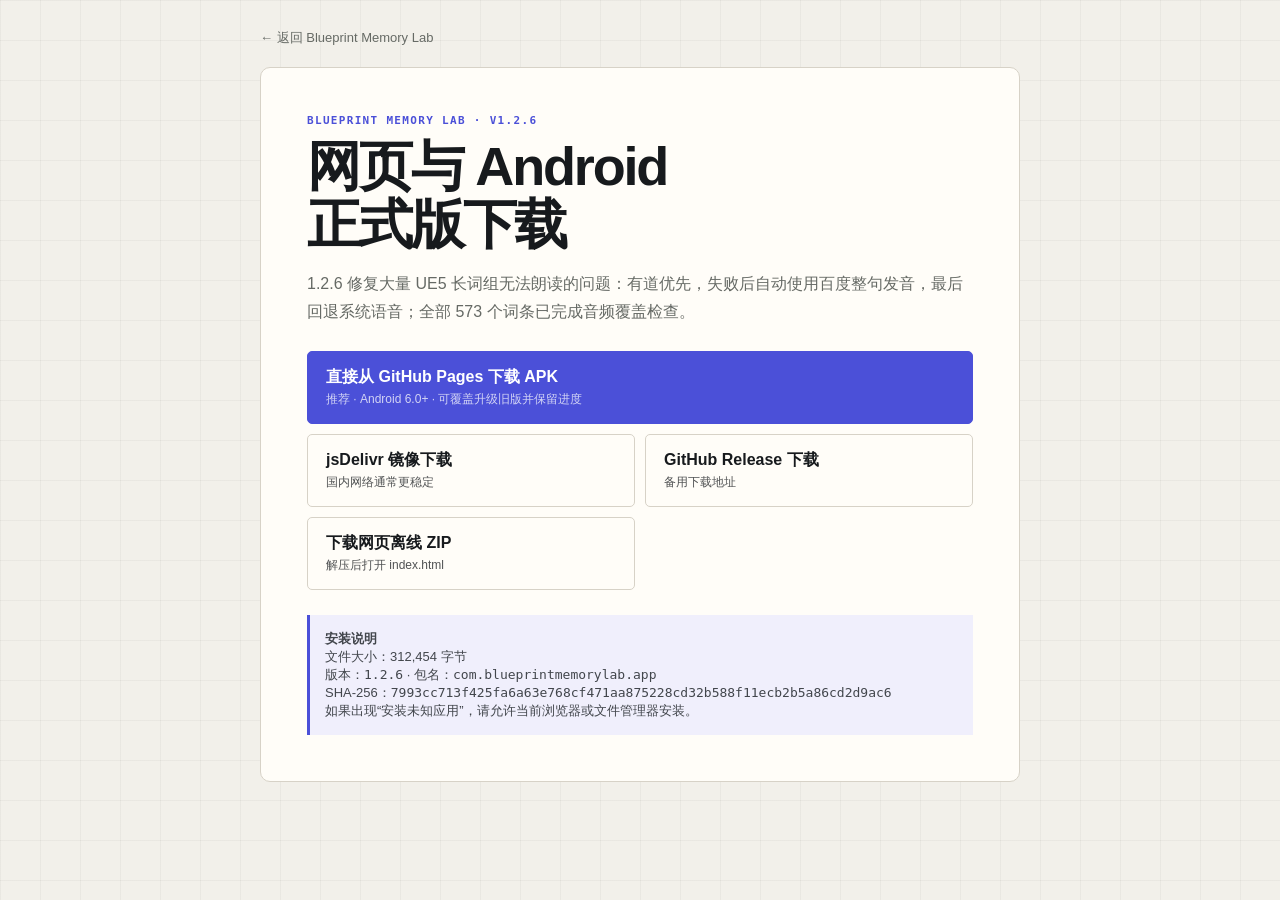
==== download.html @ 2b962db4 "Release v1.2.6: reliable full-phrase audio fallback" ====
<!doctype html>
<html lang="zh-CN">
<head>
  <meta charset="utf-8">
  <meta name="viewport" content="width=device-width, initial-scale=1">
  <meta name="theme-color" content="#141a20">
  <title>下载 Blueprint Memory Lab v1.2.6</title>
  <style>
    :root {
      color-scheme: light;
      --bg: #f2f0ea;
      --surface: #fffdf8;
      --ink: #171a1d;
      --muted: #666a65;
      --line: #d7d2c7;
      --accent: #4b50d8;
    }
    * { box-sizing: border-box; }
    body {
      margin: 0;
      min-height: 100vh;
      padding: 28px 18px 50px;
      background:
        linear-gradient(rgba(32,38,42,.045) 1px, transparent 1px),
        linear-gradient(90deg, rgba(32,38,42,.045) 1px, transparent 1px),
        var(--bg);
      background-size: 40px 40px;
      color: var(--ink);
      font-family: "Segoe UI", Roboto, "PingFang SC", "Microsoft YaHei", sans-serif;
    }
    main { width: min(760px, 100%); margin: 0 auto; }
    .back { color: var(--muted); font-size: 13px; text-decoration: none; }
    article {
      margin-top: 20px;
      padding: clamp(24px, 6vw, 46px);
      border: 1px solid var(--line);
      border-radius: 10px;
      background: var(--surface);
    }
    .label {
      margin: 0;
      color: var(--accent);
      font: 700 11px Consolas, monospace;
      letter-spacing: .12em;
    }
    h1 {
      margin: 10px 0 12px;
      font-size: clamp(32px, 8vw, 54px);
      line-height: 1.08;
      letter-spacing: -.04em;
    }
    p { color: var(--muted); line-height: 1.75; }
    .actions { display: grid; gap: 10px; margin: 25px 0; }
    a.button {
      display: block;
      padding: 15px 18px;
      border: 1px solid var(--line);
      border-radius: 5px;
      color: var(--ink);
      text-decoration: none;
    }
    a.primary {
      border-color: var(--accent);
      background: var(--accent);
      color: #fff;
    }
    a.button strong { display: block; font-size: 16px; }
    a.button span { display: block; margin-top: 3px; color: inherit; opacity: .75; font-size: 12px; }
    .facts {
      padding: 15px;
      border-left: 3px solid var(--accent);
      background: #f0effc;
      color: #42464c;
      font-size: 13px;
    }
    code { overflow-wrap: anywhere; }
    @media (min-width: 640px) { .actions { grid-template-columns: 1fr 1fr; } .primary { grid-column: 1 / -1; } }
  </style>
</head>
<body>
  <main>
    <a class="back" href="./">← 返回 Blueprint Memory Lab</a>
    <article>
      <p class="label">BLUEPRINT MEMORY LAB · V1.2.6</p>
      <h1>网页与 Android<br>正式版下载</h1>
      <p>1.2.6 修复大量 UE5 长词组无法朗读的问题：有道优先，失败后自动使用百度整句发音，最后回退系统语音；全部 573 个词条已完成音频覆盖检查。</p>
      <div class="actions">
        <a class="button primary" href="./downloads/Blueprint-Memory-Lab-v1.2.6-universal.apk" download>
          <strong>直接从 GitHub Pages 下载 APK</strong>
          <span>推荐 · Android 6.0+ · 可覆盖升级旧版并保留进度</span>
        </a>
        <a class="button" href="https://cdn.jsdelivr.net/gh/hyx3251591466/ue5-blueprint-memory-lab@main/downloads/Blueprint-Memory-Lab-v1.2.6-universal.apk">
          <strong>jsDelivr 镜像下载</strong>
          <span>国内网络通常更稳定</span>
        </a>
        <a class="button" href="https://github.com/hyx3251591466/ue5-blueprint-memory-lab/releases/download/v1.2.6/Blueprint-Memory-Lab-v1.2.6-universal.apk">
          <strong>GitHub Release 下载</strong>
          <span>备用下载地址</span>
        </a>
        <a class="button" href="./downloads/Blueprint-Memory-Lab-Web-v1.2.6.zip">
          <strong>下载网页离线 ZIP</strong>
          <span>解压后打开 index.html</span>
        </a>
      </div>
      <div class="facts">
        <strong>安装说明</strong><br>
        文件大小：312,454 字节<br>
        版本：<code>1.2.6</code> · 包名：<code>com.blueprintmemorylab.app</code><br>
        SHA-256：<code>7993cc713f425fa6a63e768cf471aa875228cd32b588f11ecb2b5a86cd2d9ac6</code><br>
        如果出现“安装未知应用”，请允许当前浏览器或文件管理器安装。
      </div>
    </article>
  </main>
</body>
</html>
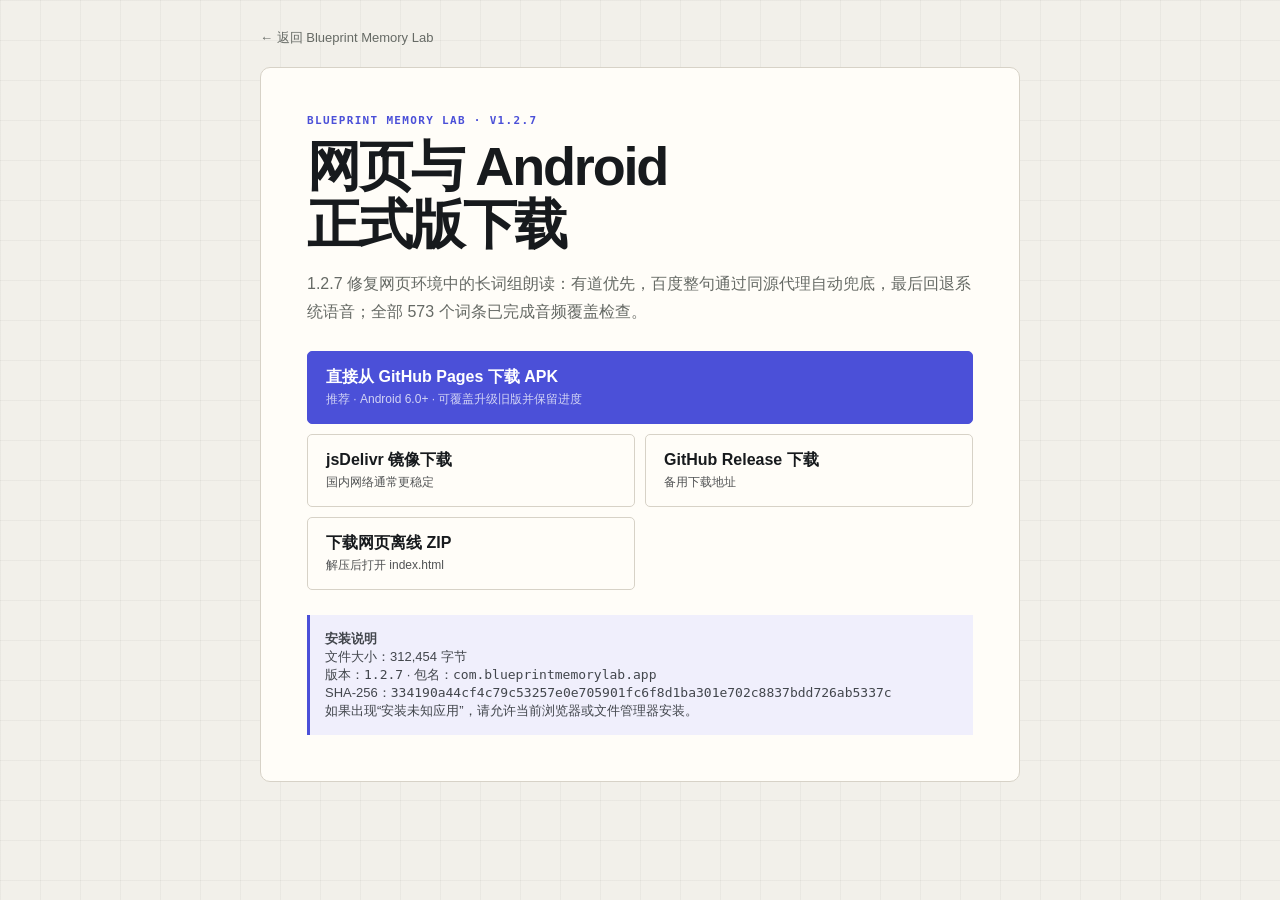
==== commit 37c2b01c: "Release v1.2.7: hosted full-phrase audio proxy" ====
--- a/download.html
+++ b/download.html
@@ -4,7 +4,7 @@
   <meta charset="utf-8">
   <meta name="viewport" content="width=device-width, initial-scale=1">
   <meta name="theme-color" content="#141a20">
-  <title>下载 Blueprint Memory Lab v1.2.6</title>
+  <title>下载 Blueprint Memory Lab v1.2.7</title>
   <style>
     :root {
       color-scheme: light;
@@ -81,23 +81,23 @@
   <main>
     <a class="back" href="./">← 返回 Blueprint Memory Lab</a>
     <article>
-      <p class="label">BLUEPRINT MEMORY LAB · V1.2.6</p>
+      <p class="label">BLUEPRINT MEMORY LAB · V1.2.7</p>
       <h1>网页与 Android<br>正式版下载</h1>
-      <p>1.2.6 修复大量 UE5 长词组无法朗读的问题：有道优先，失败后自动使用百度整句发音，最后回退系统语音；全部 573 个词条已完成音频覆盖检查。</p>
+      <p>1.2.7 修复网页环境中的长词组朗读：有道优先，百度整句通过同源代理自动兜底，最后回退系统语音；全部 573 个词条已完成音频覆盖检查。</p>
       <div class="actions">
-        <a class="button primary" href="./downloads/Blueprint-Memory-Lab-v1.2.6-universal.apk" download>
+        <a class="button primary" href="./downloads/Blueprint-Memory-Lab-v1.2.7-universal.apk" download>
           <strong>直接从 GitHub Pages 下载 APK</strong>
           <span>推荐 · Android 6.0+ · 可覆盖升级旧版并保留进度</span>
         </a>
-        <a class="button" href="https://cdn.jsdelivr.net/gh/hyx3251591466/ue5-blueprint-memory-lab@main/downloads/Blueprint-Memory-Lab-v1.2.6-universal.apk">
+        <a class="button" href="https://cdn.jsdelivr.net/gh/hyx3251591466/ue5-blueprint-memory-lab@main/downloads/Blueprint-Memory-Lab-v1.2.7-universal.apk">
           <strong>jsDelivr 镜像下载</strong>
           <span>国内网络通常更稳定</span>
         </a>
-        <a class="button" href="https://github.com/hyx3251591466/ue5-blueprint-memory-lab/releases/download/v1.2.6/Blueprint-Memory-Lab-v1.2.6-universal.apk">
+        <a class="button" href="https://github.com/hyx3251591466/ue5-blueprint-memory-lab/releases/download/v1.2.7/Blueprint-Memory-Lab-v1.2.7-universal.apk">
           <strong>GitHub Release 下载</strong>
           <span>备用下载地址</span>
         </a>
-        <a class="button" href="./downloads/Blueprint-Memory-Lab-Web-v1.2.6.zip">
+        <a class="button" href="./downloads/Blueprint-Memory-Lab-Web-v1.2.7.zip">
           <strong>下载网页离线 ZIP</strong>
           <span>解压后打开 index.html</span>
         </a>
@@ -105,8 +105,8 @@
       <div class="facts">
         <strong>安装说明</strong><br>
         文件大小：312,454 字节<br>
-        版本：<code>1.2.6</code> · 包名：<code>com.blueprintmemorylab.app</code><br>
-        SHA-256：<code>7993cc713f425fa6a63e768cf471aa875228cd32b588f11ecb2b5a86cd2d9ac6</code><br>
+        版本：<code>1.2.7</code> · 包名：<code>com.blueprintmemorylab.app</code><br>
+        SHA-256：<code>334190a44cf4c79c53257e0e705901fc6f8d1ba301e702c8837bdd726ab5337c</code><br>
         如果出现“安装未知应用”，请允许当前浏览器或文件管理器安装。
       </div>
     </article>
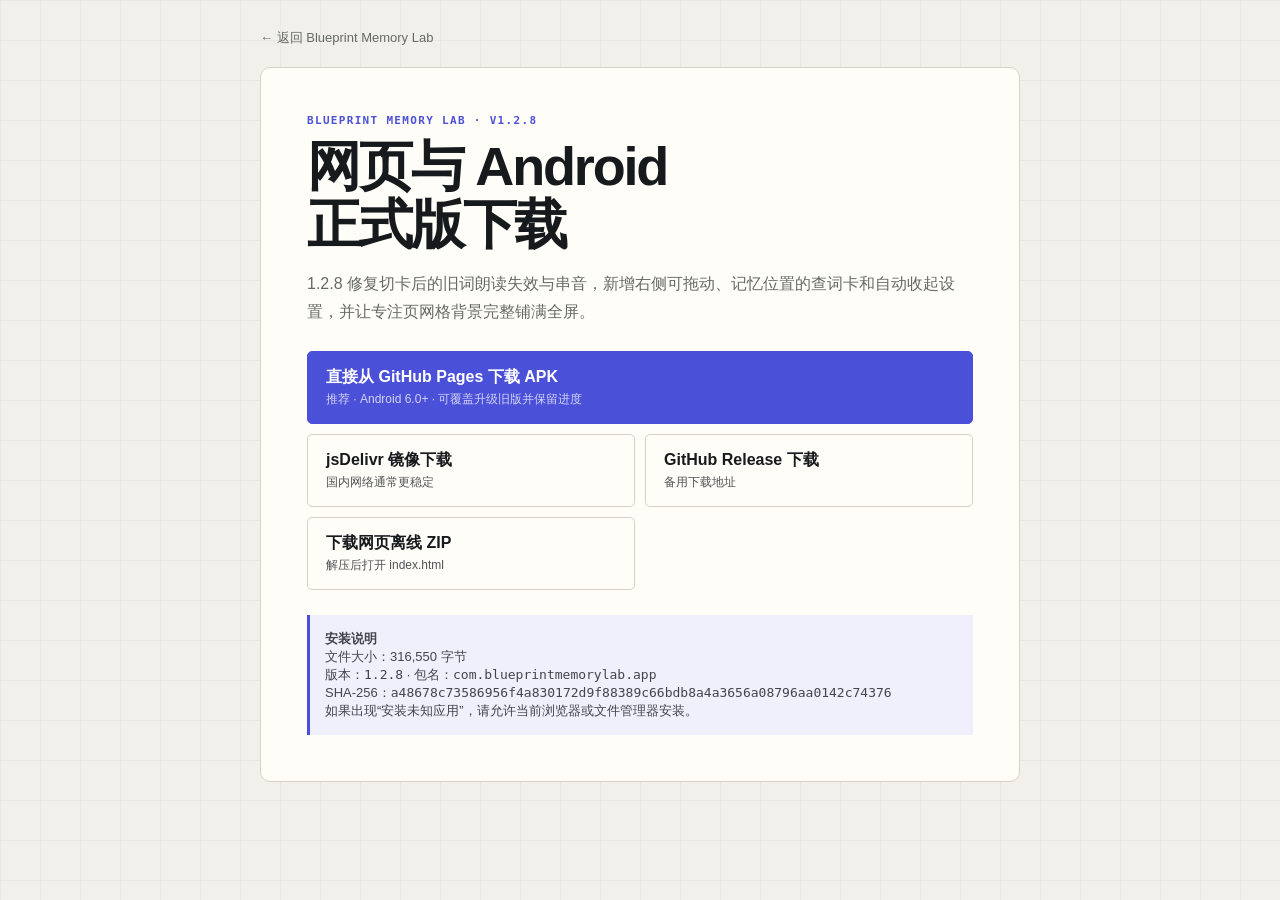
==== commit c2cfdcc8: "Release v1.2.8: audio lifecycle and draggable lookup stability" ====
--- a/download.html
+++ b/download.html
@@ -4,7 +4,7 @@
   <meta charset="utf-8">
   <meta name="viewport" content="width=device-width, initial-scale=1">
   <meta name="theme-color" content="#141a20">
-  <title>下载 Blueprint Memory Lab v1.2.7</title>
+  <title>下载 Blueprint Memory Lab v1.2.8</title>
   <style>
     :root {
       color-scheme: light;
@@ -81,32 +81,32 @@
   <main>
     <a class="back" href="./">← 返回 Blueprint Memory Lab</a>
     <article>
-      <p class="label">BLUEPRINT MEMORY LAB · V1.2.7</p>
+      <p class="label">BLUEPRINT MEMORY LAB · V1.2.8</p>
       <h1>网页与 Android<br>正式版下载</h1>
-      <p>1.2.7 修复网页环境中的长词组朗读：有道优先，百度整句通过同源代理自动兜底，最后回退系统语音；全部 573 个词条已完成音频覆盖检查。</p>
+      <p>1.2.8 修复切卡后的旧词朗读失效与串音，新增右侧可拖动、记忆位置的查词卡和自动收起设置，并让专注页网格背景完整铺满全屏。</p>
       <div class="actions">
-        <a class="button primary" href="./downloads/Blueprint-Memory-Lab-v1.2.7-universal.apk" download>
+        <a class="button primary" href="./downloads/Blueprint-Memory-Lab-v1.2.8-universal.apk" download>
           <strong>直接从 GitHub Pages 下载 APK</strong>
           <span>推荐 · Android 6.0+ · 可覆盖升级旧版并保留进度</span>
         </a>
-        <a class="button" href="https://cdn.jsdelivr.net/gh/hyx3251591466/ue5-blueprint-memory-lab@main/downloads/Blueprint-Memory-Lab-v1.2.7-universal.apk">
+        <a class="button" href="https://cdn.jsdelivr.net/gh/hyx3251591466/ue5-blueprint-memory-lab@main/downloads/Blueprint-Memory-Lab-v1.2.8-universal.apk">
           <strong>jsDelivr 镜像下载</strong>
           <span>国内网络通常更稳定</span>
         </a>
-        <a class="button" href="https://github.com/hyx3251591466/ue5-blueprint-memory-lab/releases/download/v1.2.7/Blueprint-Memory-Lab-v1.2.7-universal.apk">
+        <a class="button" href="https://github.com/hyx3251591466/ue5-blueprint-memory-lab/releases/download/v1.2.8/Blueprint-Memory-Lab-v1.2.8-universal.apk">
           <strong>GitHub Release 下载</strong>
           <span>备用下载地址</span>
         </a>
-        <a class="button" href="./downloads/Blueprint-Memory-Lab-Web-v1.2.7.zip">
+        <a class="button" href="./downloads/Blueprint-Memory-Lab-Web-v1.2.8.zip">
           <strong>下载网页离线 ZIP</strong>
           <span>解压后打开 index.html</span>
         </a>
       </div>
       <div class="facts">
         <strong>安装说明</strong><br>
-        文件大小：312,454 字节<br>
-        版本：<code>1.2.7</code> · 包名：<code>com.blueprintmemorylab.app</code><br>
-        SHA-256：<code>334190a44cf4c79c53257e0e705901fc6f8d1ba301e702c8837bdd726ab5337c</code><br>
+        文件大小：316,550 字节<br>
+        版本：<code>1.2.8</code> · 包名：<code>com.blueprintmemorylab.app</code><br>
+        SHA-256：<code>a48678c73586956f4a830172d9f88389c66bdb8a4a3656a08796aa0142c74376</code><br>
         如果出现“安装未知应用”，请允许当前浏览器或文件管理器安装。
       </div>
     </article>
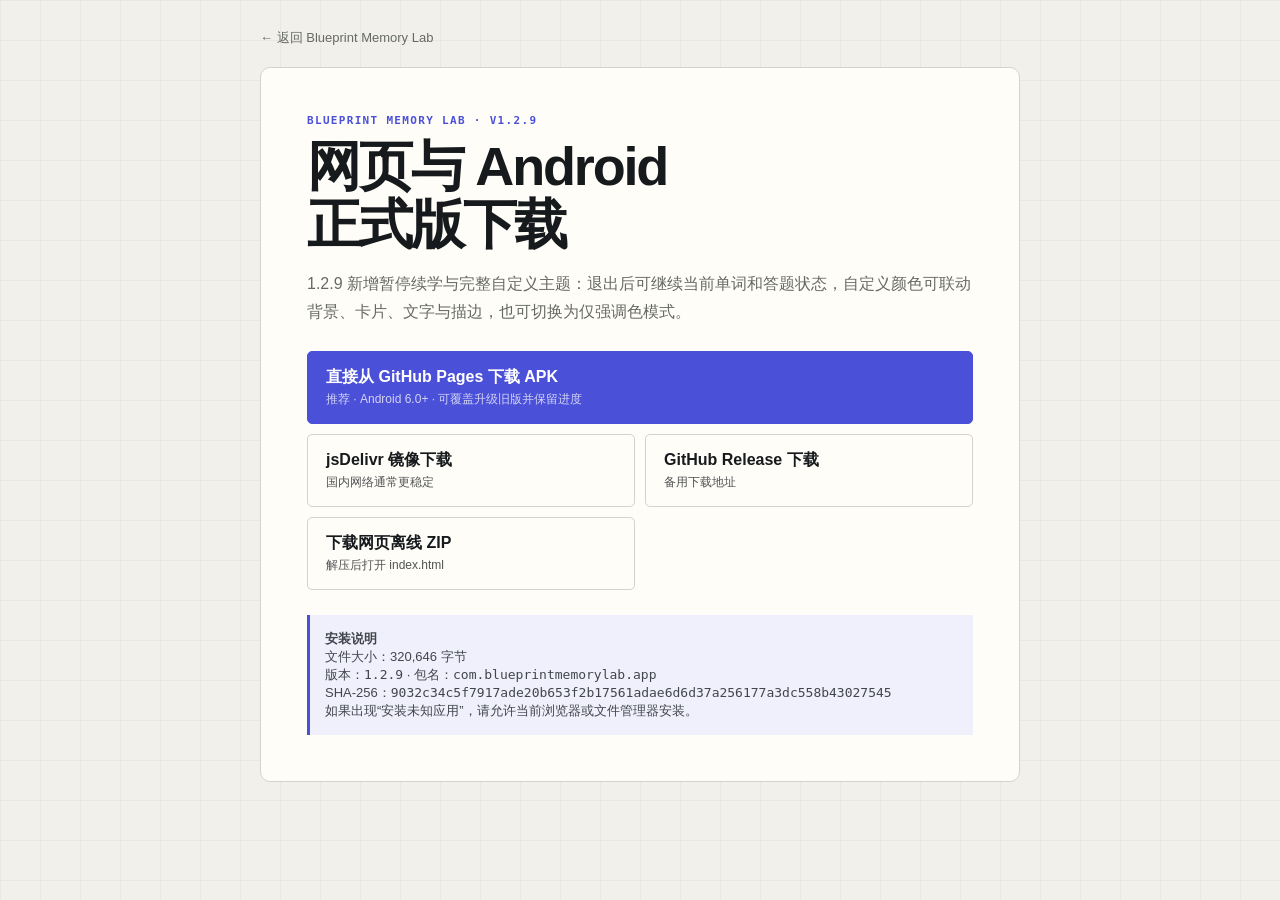
==== commit aa50905a: "Release v1.2.9: resumable focus sessions and full custom themes" ====
--- a/download.html
+++ b/download.html
@@ -4,7 +4,7 @@
   <meta charset="utf-8">
   <meta name="viewport" content="width=device-width, initial-scale=1">
   <meta name="theme-color" content="#141a20">
-  <title>下载 Blueprint Memory Lab v1.2.8</title>
+  <title>下载 Blueprint Memory Lab v1.2.9</title>
   <style>
     :root {
       color-scheme: light;
@@ -81,32 +81,32 @@
   <main>
     <a class="back" href="./">← 返回 Blueprint Memory Lab</a>
     <article>
-      <p class="label">BLUEPRINT MEMORY LAB · V1.2.8</p>
+      <p class="label">BLUEPRINT MEMORY LAB · V1.2.9</p>
       <h1>网页与 Android<br>正式版下载</h1>
-      <p>1.2.8 修复切卡后的旧词朗读失效与串音，新增右侧可拖动、记忆位置的查词卡和自动收起设置，并让专注页网格背景完整铺满全屏。</p>
+      <p>1.2.9 新增暂停续学与完整自定义主题：退出后可继续当前单词和答题状态，自定义颜色可联动背景、卡片、文字与描边，也可切换为仅强调色模式。</p>
       <div class="actions">
-        <a class="button primary" href="./downloads/Blueprint-Memory-Lab-v1.2.8-universal.apk" download>
+        <a class="button primary" href="./downloads/Blueprint-Memory-Lab-v1.2.9-universal.apk" download>
           <strong>直接从 GitHub Pages 下载 APK</strong>
           <span>推荐 · Android 6.0+ · 可覆盖升级旧版并保留进度</span>
         </a>
-        <a class="button" href="https://cdn.jsdelivr.net/gh/hyx3251591466/ue5-blueprint-memory-lab@main/downloads/Blueprint-Memory-Lab-v1.2.8-universal.apk">
+        <a class="button" href="https://cdn.jsdelivr.net/gh/hyx3251591466/ue5-blueprint-memory-lab@main/downloads/Blueprint-Memory-Lab-v1.2.9-universal.apk">
           <strong>jsDelivr 镜像下载</strong>
           <span>国内网络通常更稳定</span>
         </a>
-        <a class="button" href="https://github.com/hyx3251591466/ue5-blueprint-memory-lab/releases/download/v1.2.8/Blueprint-Memory-Lab-v1.2.8-universal.apk">
+        <a class="button" href="https://github.com/hyx3251591466/ue5-blueprint-memory-lab/releases/download/v1.2.9/Blueprint-Memory-Lab-v1.2.9-universal.apk">
           <strong>GitHub Release 下载</strong>
           <span>备用下载地址</span>
         </a>
-        <a class="button" href="./downloads/Blueprint-Memory-Lab-Web-v1.2.8.zip">
+        <a class="button" href="./downloads/Blueprint-Memory-Lab-Web-v1.2.9.zip">
           <strong>下载网页离线 ZIP</strong>
           <span>解压后打开 index.html</span>
         </a>
       </div>
       <div class="facts">
         <strong>安装说明</strong><br>
-        文件大小：316,550 字节<br>
-        版本：<code>1.2.8</code> · 包名：<code>com.blueprintmemorylab.app</code><br>
-        SHA-256：<code>a48678c73586956f4a830172d9f88389c66bdb8a4a3656a08796aa0142c74376</code><br>
+        文件大小：320,646 字节<br>
+        版本：<code>1.2.9</code> · 包名：<code>com.blueprintmemorylab.app</code><br>
+        SHA-256：<code>9032c34c5f7917ade20b653f2b17561adae6d6d37a256177a3dc558b43027545</code><br>
         如果出现“安装未知应用”，请允许当前浏览器或文件管理器安装。
       </div>
     </article>
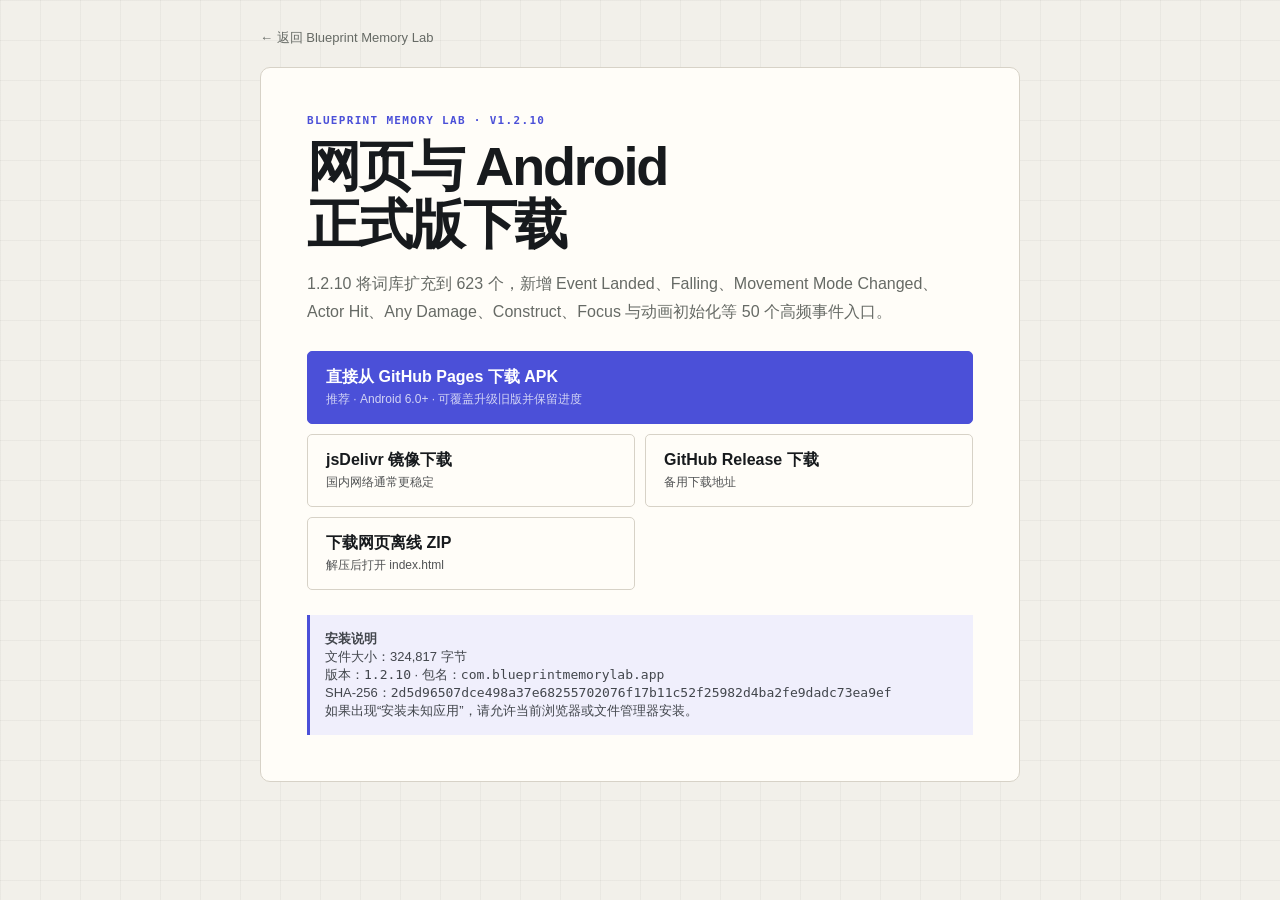
==== commit 06768815: "Release v1.2.10: expand Blueprint event vocabulary" ====
--- a/download.html
+++ b/download.html
@@ -4,7 +4,7 @@
   <meta charset="utf-8">
   <meta name="viewport" content="width=device-width, initial-scale=1">
   <meta name="theme-color" content="#141a20">
-  <title>下载 Blueprint Memory Lab v1.2.9</title>
+  <title>下载 Blueprint Memory Lab v1.2.10</title>
   <style>
     :root {
       color-scheme: light;
@@ -81,32 +81,32 @@
   <main>
     <a class="back" href="./">← 返回 Blueprint Memory Lab</a>
     <article>
-      <p class="label">BLUEPRINT MEMORY LAB · V1.2.9</p>
+      <p class="label">BLUEPRINT MEMORY LAB · V1.2.10</p>
       <h1>网页与 Android<br>正式版下载</h1>
-      <p>1.2.9 新增暂停续学与完整自定义主题：退出后可继续当前单词和答题状态，自定义颜色可联动背景、卡片、文字与描边，也可切换为仅强调色模式。</p>
+      <p>1.2.10 将词库扩充到 623 个，新增 Event Landed、Falling、Movement Mode Changed、Actor Hit、Any Damage、Construct、Focus 与动画初始化等 50 个高频事件入口。</p>
       <div class="actions">
-        <a class="button primary" href="./downloads/Blueprint-Memory-Lab-v1.2.9-universal.apk" download>
+        <a class="button primary" href="./downloads/Blueprint-Memory-Lab-v1.2.10-universal.apk" download>
           <strong>直接从 GitHub Pages 下载 APK</strong>
           <span>推荐 · Android 6.0+ · 可覆盖升级旧版并保留进度</span>
         </a>
-        <a class="button" href="https://cdn.jsdelivr.net/gh/hyx3251591466/ue5-blueprint-memory-lab@main/downloads/Blueprint-Memory-Lab-v1.2.9-universal.apk">
+        <a class="button" href="https://cdn.jsdelivr.net/gh/hyx3251591466/ue5-blueprint-memory-lab@main/downloads/Blueprint-Memory-Lab-v1.2.10-universal.apk">
           <strong>jsDelivr 镜像下载</strong>
           <span>国内网络通常更稳定</span>
         </a>
-        <a class="button" href="https://github.com/hyx3251591466/ue5-blueprint-memory-lab/releases/download/v1.2.9/Blueprint-Memory-Lab-v1.2.9-universal.apk">
+        <a class="button" href="https://github.com/hyx3251591466/ue5-blueprint-memory-lab/releases/download/v1.2.10/Blueprint-Memory-Lab-v1.2.10-universal.apk">
           <strong>GitHub Release 下载</strong>
           <span>备用下载地址</span>
         </a>
-        <a class="button" href="./downloads/Blueprint-Memory-Lab-Web-v1.2.9.zip">
+        <a class="button" href="./downloads/Blueprint-Memory-Lab-Web-v1.2.10.zip">
           <strong>下载网页离线 ZIP</strong>
           <span>解压后打开 index.html</span>
         </a>
       </div>
       <div class="facts">
         <strong>安装说明</strong><br>
-        文件大小：320,646 字节<br>
-        版本：<code>1.2.9</code> · 包名：<code>com.blueprintmemorylab.app</code><br>
-        SHA-256：<code>9032c34c5f7917ade20b653f2b17561adae6d6d37a256177a3dc558b43027545</code><br>
+        文件大小：324,817 字节<br>
+        版本：<code>1.2.10</code> · 包名：<code>com.blueprintmemorylab.app</code><br>
+        SHA-256：<code>2d5d96507dce498a37e68255702076f17b11c52f25982d4ba2fe9dadc73ea9ef</code><br>
         如果出现“安装未知应用”，请允许当前浏览器或文件管理器安装。
       </div>
     </article>
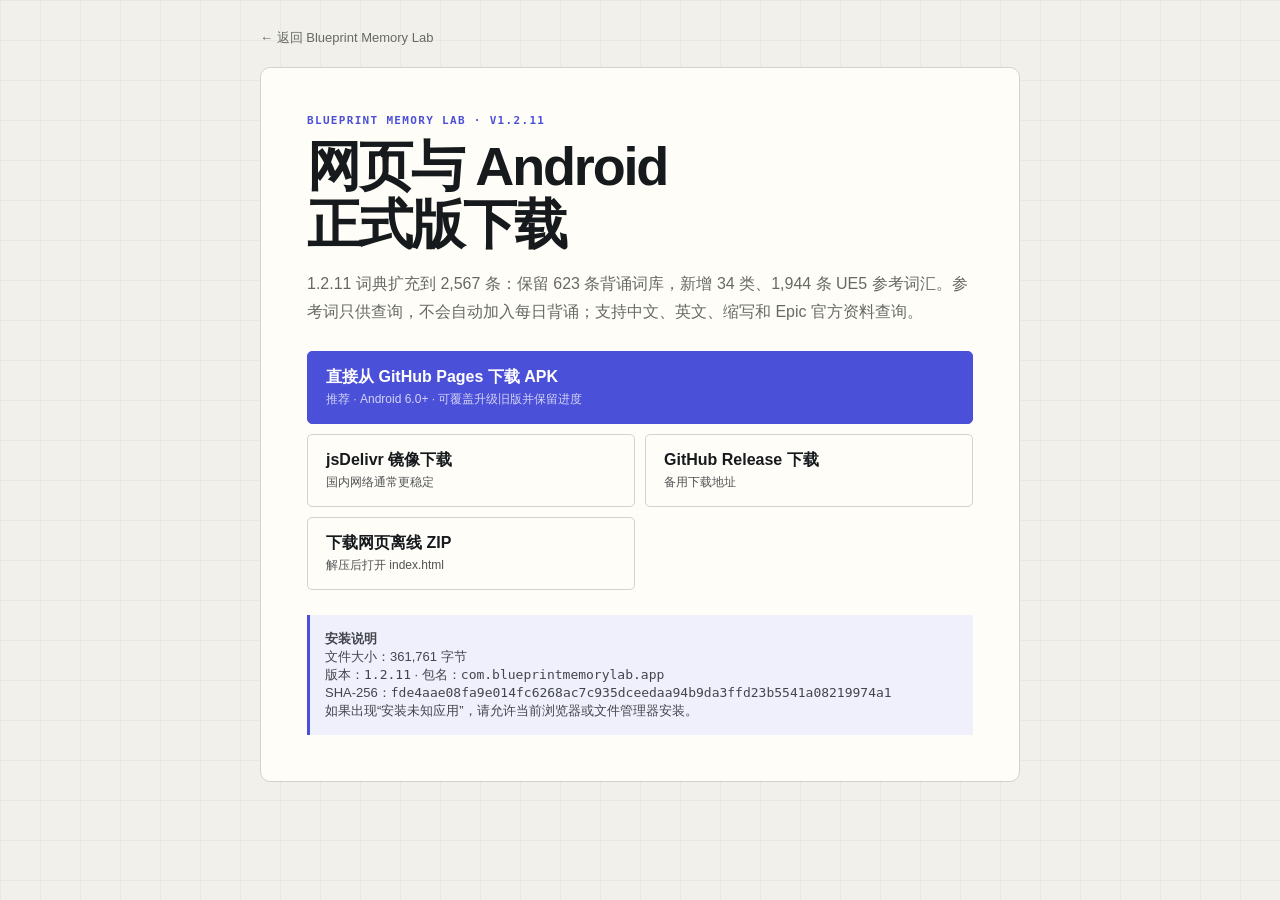
==== commit 2b03cda2: "Release v1.2.11: add independent UE5 reference dictionary" ====
--- a/download.html
+++ b/download.html
@@ -4,7 +4,7 @@
   <meta charset="utf-8">
   <meta name="viewport" content="width=device-width, initial-scale=1">
   <meta name="theme-color" content="#141a20">
-  <title>下载 Blueprint Memory Lab v1.2.10</title>
+  <title>下载 Blueprint Memory Lab v1.2.11</title>
   <style>
     :root {
       color-scheme: light;
@@ -81,32 +81,32 @@
   <main>
     <a class="back" href="./">← 返回 Blueprint Memory Lab</a>
     <article>
-      <p class="label">BLUEPRINT MEMORY LAB · V1.2.10</p>
+      <p class="label">BLUEPRINT MEMORY LAB · V1.2.11</p>
       <h1>网页与 Android<br>正式版下载</h1>
-      <p>1.2.10 将词库扩充到 623 个，新增 Event Landed、Falling、Movement Mode Changed、Actor Hit、Any Damage、Construct、Focus 与动画初始化等 50 个高频事件入口。</p>
+      <p>1.2.11 词典扩充到 2,567 条：保留 623 条背诵词库，新增 34 类、1,944 条 UE5 参考词汇。参考词只供查询，不会自动加入每日背诵；支持中文、英文、缩写和 Epic 官方资料查询。</p>
       <div class="actions">
-        <a class="button primary" href="./downloads/Blueprint-Memory-Lab-v1.2.10-universal.apk" download>
+        <a class="button primary" href="./downloads/Blueprint-Memory-Lab-v1.2.11-universal.apk" download>
           <strong>直接从 GitHub Pages 下载 APK</strong>
           <span>推荐 · Android 6.0+ · 可覆盖升级旧版并保留进度</span>
         </a>
-        <a class="button" href="https://cdn.jsdelivr.net/gh/hyx3251591466/ue5-blueprint-memory-lab@main/downloads/Blueprint-Memory-Lab-v1.2.10-universal.apk">
+        <a class="button" href="https://cdn.jsdelivr.net/gh/hyx3251591466/ue5-blueprint-memory-lab@main/downloads/Blueprint-Memory-Lab-v1.2.11-universal.apk">
           <strong>jsDelivr 镜像下载</strong>
           <span>国内网络通常更稳定</span>
         </a>
-        <a class="button" href="https://github.com/hyx3251591466/ue5-blueprint-memory-lab/releases/download/v1.2.10/Blueprint-Memory-Lab-v1.2.10-universal.apk">
+        <a class="button" href="https://github.com/hyx3251591466/ue5-blueprint-memory-lab/releases/download/v1.2.11/Blueprint-Memory-Lab-v1.2.11-universal.apk">
           <strong>GitHub Release 下载</strong>
           <span>备用下载地址</span>
         </a>
-        <a class="button" href="./downloads/Blueprint-Memory-Lab-Web-v1.2.10.zip">
+        <a class="button" href="./downloads/Blueprint-Memory-Lab-Web-v1.2.11.zip">
           <strong>下载网页离线 ZIP</strong>
           <span>解压后打开 index.html</span>
         </a>
       </div>
       <div class="facts">
         <strong>安装说明</strong><br>
-        文件大小：324,817 字节<br>
-        版本：<code>1.2.10</code> · 包名：<code>com.blueprintmemorylab.app</code><br>
-        SHA-256：<code>2d5d96507dce498a37e68255702076f17b11c52f25982d4ba2fe9dadc73ea9ef</code><br>
+        文件大小：361,761 字节<br>
+        版本：<code>1.2.11</code> · 包名：<code>com.blueprintmemorylab.app</code><br>
+        SHA-256：<code>fde4aae08fa9e014fc6268ac7c935dceedaa94b9da3ffd23b5541a08219974a1</code><br>
         如果出现“安装未知应用”，请允许当前浏览器或文件管理器安装。
       </div>
     </article>
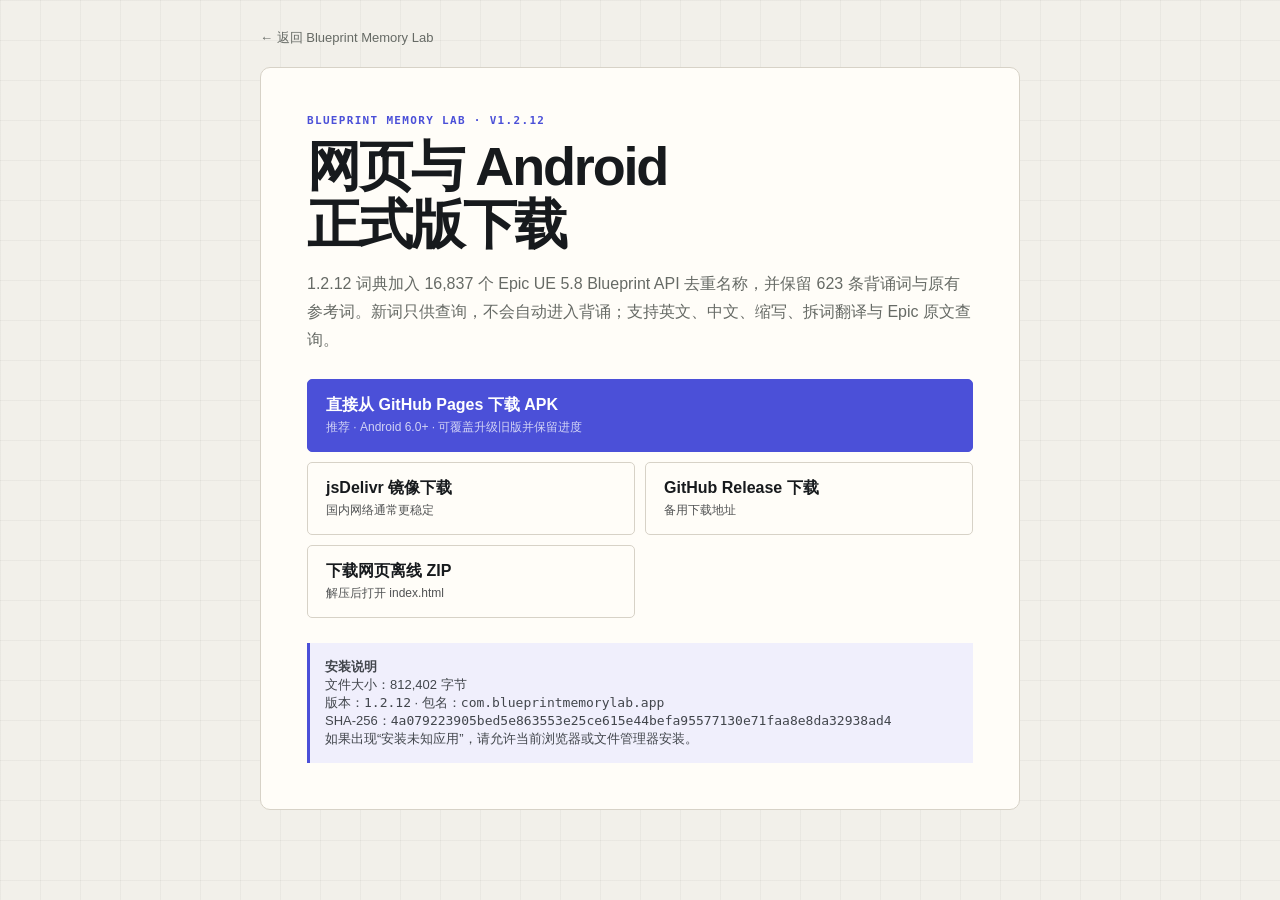
==== commit b8af7b1f: "Release v1.2.12: add independent UE5 reference dictionary" ====
--- a/download.html
+++ b/download.html
@@ -4,7 +4,7 @@
   <meta charset="utf-8">
   <meta name="viewport" content="width=device-width, initial-scale=1">
   <meta name="theme-color" content="#141a20">
-  <title>下载 Blueprint Memory Lab v1.2.11</title>
+  <title>下载 Blueprint Memory Lab v1.2.12</title>
   <style>
     :root {
       color-scheme: light;
@@ -81,32 +81,32 @@
   <main>
     <a class="back" href="./">← 返回 Blueprint Memory Lab</a>
     <article>
-      <p class="label">BLUEPRINT MEMORY LAB · V1.2.11</p>
+      <p class="label">BLUEPRINT MEMORY LAB · V1.2.12</p>
       <h1>网页与 Android<br>正式版下载</h1>
-      <p>1.2.11 词典扩充到 2,567 条：保留 623 条背诵词库，新增 34 类、1,944 条 UE5 参考词汇。参考词只供查询，不会自动加入每日背诵；支持中文、英文、缩写和 Epic 官方资料查询。</p>
+      <p>1.2.12 词典加入 16,837 个 Epic UE 5.8 Blueprint API 去重名称，并保留 623 条背诵词与原有参考词。新词只供查询，不会自动进入背诵；支持英文、中文、缩写、拆词翻译与 Epic 原文查询。</p>
       <div class="actions">
-        <a class="button primary" href="./downloads/Blueprint-Memory-Lab-v1.2.11-universal.apk" download>
+        <a class="button primary" href="./downloads/Blueprint-Memory-Lab-v1.2.12-universal.apk" download>
           <strong>直接从 GitHub Pages 下载 APK</strong>
           <span>推荐 · Android 6.0+ · 可覆盖升级旧版并保留进度</span>
         </a>
-        <a class="button" href="https://cdn.jsdelivr.net/gh/hyx3251591466/ue5-blueprint-memory-lab@main/downloads/Blueprint-Memory-Lab-v1.2.11-universal.apk">
+        <a class="button" href="https://cdn.jsdelivr.net/gh/hyx3251591466/ue5-blueprint-memory-lab@main/downloads/Blueprint-Memory-Lab-v1.2.12-universal.apk">
           <strong>jsDelivr 镜像下载</strong>
           <span>国内网络通常更稳定</span>
         </a>
-        <a class="button" href="https://github.com/hyx3251591466/ue5-blueprint-memory-lab/releases/download/v1.2.11/Blueprint-Memory-Lab-v1.2.11-universal.apk">
+        <a class="button" href="https://github.com/hyx3251591466/ue5-blueprint-memory-lab/releases/download/v1.2.12/Blueprint-Memory-Lab-v1.2.12-universal.apk">
           <strong>GitHub Release 下载</strong>
           <span>备用下载地址</span>
         </a>
-        <a class="button" href="./downloads/Blueprint-Memory-Lab-Web-v1.2.11.zip">
+        <a class="button" href="./downloads/Blueprint-Memory-Lab-Web-v1.2.12.zip">
           <strong>下载网页离线 ZIP</strong>
           <span>解压后打开 index.html</span>
         </a>
       </div>
       <div class="facts">
         <strong>安装说明</strong><br>
-        文件大小：361,761 字节<br>
-        版本：<code>1.2.11</code> · 包名：<code>com.blueprintmemorylab.app</code><br>
-        SHA-256：<code>fde4aae08fa9e014fc6268ac7c935dceedaa94b9da3ffd23b5541a08219974a1</code><br>
+        文件大小：812,402 字节<br>
+        版本：<code>1.2.12</code> · 包名：<code>com.blueprintmemorylab.app</code><br>
+        SHA-256：<code>4a079223905bed5e863553e25ce615e44befa95577130e71faa8e8da32938ad4</code><br>
         如果出现“安装未知应用”，请允许当前浏览器或文件管理器安装。
       </div>
     </article>
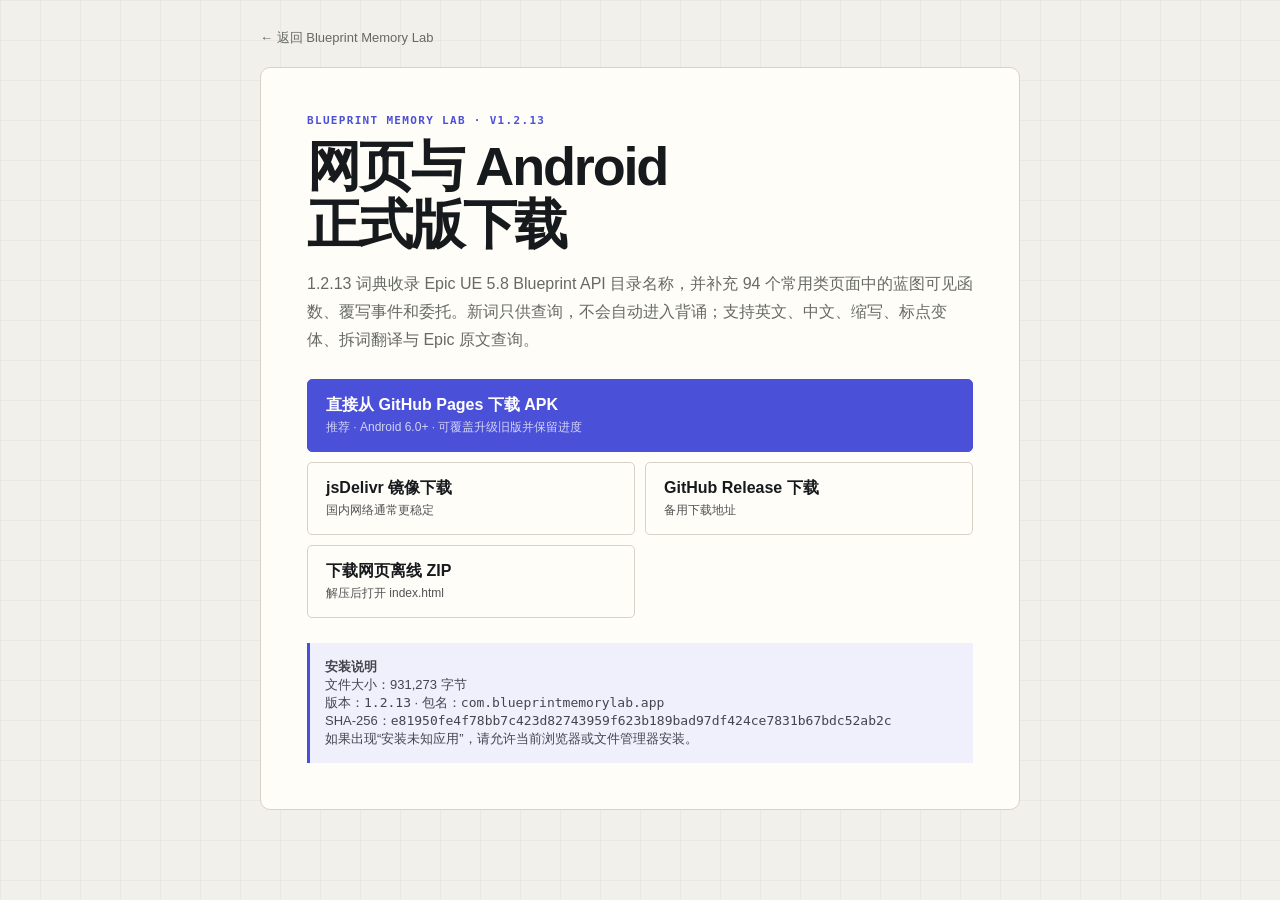
==== commit 0a68b96f: "Expand UE5 Blueprint reference vocabulary" ====
--- a/download.html
+++ b/download.html
@@ -4,7 +4,7 @@
   <meta charset="utf-8">
   <meta name="viewport" content="width=device-width, initial-scale=1">
   <meta name="theme-color" content="#141a20">
-  <title>下载 Blueprint Memory Lab v1.2.12</title>
+  <title>下载 Blueprint Memory Lab v1.2.13</title>
   <style>
     :root {
       color-scheme: light;
@@ -81,32 +81,32 @@
   <main>
     <a class="back" href="./">← 返回 Blueprint Memory Lab</a>
     <article>
-      <p class="label">BLUEPRINT MEMORY LAB · V1.2.12</p>
+      <p class="label">BLUEPRINT MEMORY LAB · V1.2.13</p>
       <h1>网页与 Android<br>正式版下载</h1>
-      <p>1.2.12 词典加入 16,837 个 Epic UE 5.8 Blueprint API 去重名称，并保留 623 条背诵词与原有参考词。新词只供查询，不会自动进入背诵；支持英文、中文、缩写、拆词翻译与 Epic 原文查询。</p>
+      <p>1.2.13 词典收录 Epic UE 5.8 Blueprint API 目录名称，并补充 94 个常用类页面中的蓝图可见函数、覆写事件和委托。新词只供查询，不会自动进入背诵；支持英文、中文、缩写、标点变体、拆词翻译与 Epic 原文查询。</p>
       <div class="actions">
-        <a class="button primary" href="./downloads/Blueprint-Memory-Lab-v1.2.12-universal.apk" download>
+        <a class="button primary" href="./downloads/Blueprint-Memory-Lab-v1.2.13-universal.apk" download>
           <strong>直接从 GitHub Pages 下载 APK</strong>
           <span>推荐 · Android 6.0+ · 可覆盖升级旧版并保留进度</span>
         </a>
-        <a class="button" href="https://cdn.jsdelivr.net/gh/hyx3251591466/ue5-blueprint-memory-lab@main/downloads/Blueprint-Memory-Lab-v1.2.12-universal.apk">
+        <a class="button" href="https://cdn.jsdelivr.net/gh/hyx3251591466/ue5-blueprint-memory-lab@main/downloads/Blueprint-Memory-Lab-v1.2.13-universal.apk">
           <strong>jsDelivr 镜像下载</strong>
           <span>国内网络通常更稳定</span>
         </a>
-        <a class="button" href="https://github.com/hyx3251591466/ue5-blueprint-memory-lab/releases/download/v1.2.12/Blueprint-Memory-Lab-v1.2.12-universal.apk">
+        <a class="button" href="https://github.com/hyx3251591466/ue5-blueprint-memory-lab/releases/download/v1.2.13/Blueprint-Memory-Lab-v1.2.13-universal.apk">
           <strong>GitHub Release 下载</strong>
           <span>备用下载地址</span>
         </a>
-        <a class="button" href="./downloads/Blueprint-Memory-Lab-Web-v1.2.12.zip">
+        <a class="button" href="./downloads/Blueprint-Memory-Lab-Web-v1.2.13.zip">
           <strong>下载网页离线 ZIP</strong>
           <span>解压后打开 index.html</span>
         </a>
       </div>
       <div class="facts">
         <strong>安装说明</strong><br>
-        文件大小：812,402 字节<br>
-        版本：<code>1.2.12</code> · 包名：<code>com.blueprintmemorylab.app</code><br>
-        SHA-256：<code>4a079223905bed5e863553e25ce615e44befa95577130e71faa8e8da32938ad4</code><br>
+         文件大小：931,273 字节<br>
+         版本：<code>1.2.13</code> · 包名：<code>com.blueprintmemorylab.app</code><br>
+         SHA-256：<code>e81950fe4f78bb7c423d82743959f623b189bad97df424ce7831b67bdc52ab2c</code><br>
         如果出现“安装未知应用”，请允许当前浏览器或文件管理器安装。
       </div>
     </article>
